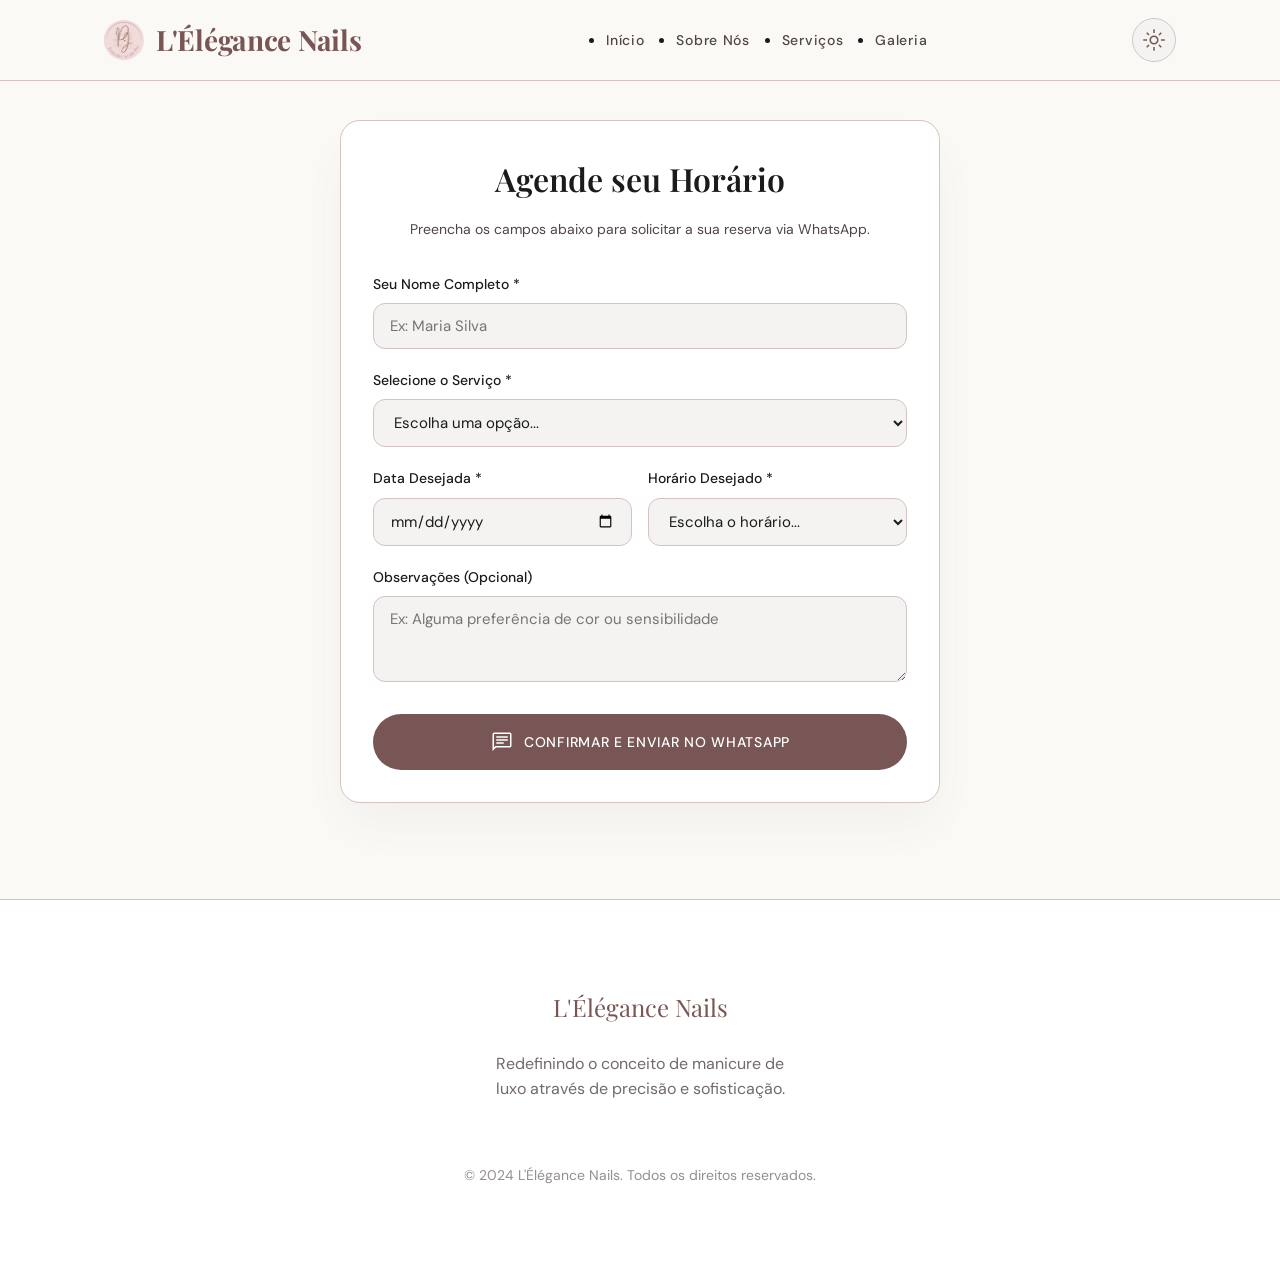
==== agendar.html @ 6719c439 "inicianto projeto" ====
<!DOCTYPE html>
<html lang="pt-BR" data-theme="light">
<head>
  <meta charset="utf-8" />
  <meta name="viewport" content="width=device-width, initial-scale=1.0" />
  <title>Agendamento | L'Élégance Nails</title>

  <link rel="preconnect" href="https://fonts.googleapis.com" />
  <link href="https://fonts.googleapis.com/css2?family=Playfair+Display:wght@400;500;600;700&family=DM+Sans:wght@400;500;700&display=swap" rel="stylesheet" />
  <link href="https://fonts.googleapis.com/css2?family=Material+Symbols+Outlined:wght,FILL@100..700,0..1&display=swap" rel="stylesheet" />

  <script src="tema.js"></script>

  <link rel="stylesheet" href="styles.css" />

  <style>
    /* Estilos específicos da página de agendamento */
    .secao-agendamento {
      padding-top: 120px;
      padding-bottom: 96px;
      min-height: calc(100vh - 80px);
    }

    .agendamento-card {
      max-width: 600px;
      margin: 0 auto;
      background: var(--color-surface-container-lowest);
      border: 1px solid var(--color-outline-variant);
      border-radius: 20px;
      padding: 32px;
      box-shadow: var(--sombra-ambiente);
    }

    .agendamento__titulo {
      text-align: center;
      margin-bottom: 8px;
    }

    .agendamento__subtitulo {
      text-align: center;
      color: var(--color-on-surface-variant);
      font-size: 14px;
      margin-bottom: 32px;
    }

    .form-grupo {
      display: flex;
      flex-direction: column;
      gap: 8px;
      margin-bottom: 20px;
    }

    .form-grupo label {
      font-size: 14px;
      font-weight: 500;
      color: var(--color-on-surface);
    }

    .form-grupo input,
    .form-grupo select,
    .form-grupo textarea {
      width: 100%;
      padding: 12px 16px;
      border-radius: 12px;
      border: 1px solid var(--color-outline-variant);
      background: var(--color-surface-container-low);
      color: var(--color-on-surface);
      font-family: inherit;
      font-size: 15px;
      outline: none;
      transition: border-color 0.3s ease;
    }

    .form-grupo input:focus,
    .form-grupo select:focus,
    .form-grupo textarea:focus {
      border-color: var(--color-primary);
    }

    .form-linha {
      display: grid;
      grid-template-columns: 1fr;
      gap: 16px;
    }

    @media (min-width: 600px) {
      .form-linha {
        grid-template-columns: 1fr 1fr;
      }
    }

    .btn-agendar {
      width: 100%;
      margin-top: 12px;
      display: inline-flex;
      align-items: center;
      justify-content: center;
      gap: 10px;
      padding: 16px;
    }
  </style>
</head>
<body>

  <header class="cabecalho">
    <nav class="cabecalho__nav" aria-label="Navegação principal">
      <div class="cabecalho__esquerda">
        <img src="./assets/logo.png" alt="Logo L'Élégance Nails" class="cabecalho__logo" />
        <span class="cabecalho__marca fonte-display">L'Élégance Nails</span>
      </div>

      <ul class="cabecalho__links" role="list">
        <li><a class="cabecalho__link" href="./index.html#inicio">Início</a></li>
        <li><a class="cabecalho__link" href="./index.html#sobre">Sobre Nós</a></li>
        <li><a class="cabecalho__link" href="./index.html#servicos">Serviços</a></li>
        <li><a class="cabecalho__link" href="./index.html#galeria">Galeria</a></li>
      </ul>

      <div class="cabecalho__acoes">
        <button class="botao-tema" type="button" data-tema-toggle aria-pressed="false" aria-label="Ativar tema escuro">
          <span class="material-symbols-outlined botao-tema__sol" aria-hidden="true">light_mode</span>
          <span class="material-symbols-outlined botao-tema__lua" aria-hidden="true">dark_mode</span>
        </button>
      </div>
    </nav>
  </header>

  <main id="conteudo-principal">
    <section class="secao-agendamento">
      <div class="container">
        <div class="agendamento-card">
          <h1 class="agendamento__titulo fonte-display secao__titulo">Agende seu Horário</h1>
          <p class="agendamento__subtitulo">Preencha os campos abaixo para solicitar a sua reserva via WhatsApp.</p>

          <form id="formAgendamento">
            <div class="form-grupo">
              <label for="nome">Seu Nome Completo *</label>
              <input type="text" id="nome" required placeholder="Ex: Maria Silva" />
            </div>

            <div class="form-grupo">
              <label for="servico">Selecione o Serviço *</label>
              <select id="servico" required>
                <option value="" disabled selected>Escolha uma opção...</option>
                <option value="Spa Manicure Signature">Spa Manicure Signature</option>
                <option value="Alongamento em Gel">Alongamento em Gel</option>
                <option value="Nail Art Minimalista">Nail Art Minimalista</option>
                <option value="Esmaltação em Gel">Esmaltação em Gel</option>
              </select>
            </div>

            <div class="form-linha">
              <div class="form-grupo">
                <label for="data">Data Desejada *</label>
                <input type="date" id="data" required />
              </div>

              <div class="form-grupo">
                <label for="horario">Horário Desejado *</label>
                <select id="horario" required>
                  <option value="" disabled selected>Escolha o horário...</option>
                  <option value="09:00">09:00</option>
                  <option value="10:30">10:30</option>
                  <option value="13:00">13:00</option>
                  <option value="14:30">14:30</option>
                  <option value="16:00">16:00</option>
                  <option value="17:30">17:30</option>
                </select>
              </div>
            </div>

            <div class="form-grupo">
              <label for="observacoes">Observações (Opcional)</label>
              <textarea id="observacoes" rows="3" placeholder="Ex: Alguma preferência de cor ou sensibilidade"></textarea>
            </div>

            <button type="submit" class="botao-primario btn-agendar">
              <span class="material-symbols-outlined" aria-hidden="true">chat</span>
              Confirmar e Enviar no WhatsApp
            </button>
          </form>
        </div>
      </div>
    </section>
  </main>

  <footer class="rodape">
    <div class="container rodape__conteudo">
      <div>
        <p class="rodape__marca fonte-display">L'Élégance Nails</p>
        <p class="rodape__descricao">Redefinindo o conceito de manicure de luxo através de precisão e sofisticação.</p>
      </div>
      <p class="rodape__copyright">© 2024 L'Élégance Nails. Todos os direitos reservados.</p>
    </div>
  </footer>

  <nav class="nav-inferior" aria-label="Navegação inferior mobile">
    <ul class="nav-inferior__lista" role="list" style="list-style:none;padding:0;margin:0;">
      <li><a class="nav-inferior__item" href="./index.html"><span class="material-symbols-outlined" aria-hidden="true">home</span>Home</a></li>
      <li><a class="nav-inferior__item" href="./index.html#servicos"><span class="material-symbols-outlined" aria-hidden="true">content_cut</span>Serviços</a></li>
      <li><a class="nav-inferior__item" href="./index.html#galeria"><span class="material-symbols-outlined" aria-hidden="true">auto_stories</span>Galeria</a></li>
      <li><a class="nav-inferior__item" href="./agendamento.html" aria-current="page"><span class="material-symbols-outlined" aria-hidden="true">calendar_month</span>Agendar</a></li>
    </ul>
  </nav>

  <script>
    document.getElementById('formAgendamento').addEventListener('submit', function (e) {
      e.preventDefault();

      // Número do WhatsApp (coloque o DDD + Número sem símbolos)
      const numeroWhatsapp = "5500000000000"; 

      const nome = document.getElementById('nome').value;
      const servico = document.getElementById('servico').value;
      const dataBruta = document.getElementById('data').value;
      const horario = document.getElementById('horario').value;
      const observacoes = document.getElementById('observacoes').value;

      // Formatar data para DD/MM/AAAA
      const partesData = dataBruta.split('-');
      const dataFormatada = `${partesData[2]}/${partesData[1]}/${partesData[0]}`;

      // Montar a mensagem do WhatsApp
      let mensagem = `Olá, gostaria de solicitar um agendamento!\n\n`;
      mensagem += `📌 *Nome:* ${nome}\n`;
      mensagem += `💅 *Serviço:* ${servico}\n`;
      mensagem += `📅 *Data:* ${dataFormatada}\n`;
      mensagem += `⏰ *Horário:* ${horario}\n`;
      if (observacoes.trim() !== '') {
        mensagem += `📝 *Observações:* ${observacoes}\n`;
      }
      mensagem += `\nAguardando confirmação! ✨`;

      // Redirecionar para o WhatsApp
      const url = `https://wa.me/${numeroWhatsapp}?text=${encodeURIComponent(mensagem)}`;
      window.open(url, '_blank');
    });
  </script>
</body>
</html>
---- styles.css ----
/* ==========================================================================
   L'Élégance Nails — styles.css
   Sistema de tema via CSS custom properties + data-theme no <html>
   ========================================================================== */

:root,
[data-theme="light"] {
  --color-primary: #785655;
  --color-on-primary: #ffffff;
  --color-primary-container: #f7cac9;
  --color-on-primary-container: #755353;
  --color-secondary: #7b5455;
  --color-secondary-container: #fdcbcb;
  --color-on-secondary-container: #795354;

  --color-background: #faf9f6;
  --color-on-background: #1a1c1a;
  --color-surface: #faf9f6;
  --color-on-surface: #1a1c1a;
  --color-surface-variant: #e3e2e0;
  --color-on-surface-variant: #504444;

  --color-surface-container-lowest: #ffffff;
  --color-surface-container-low: #f4f3f1;
  --color-surface-container: #efeeeb;
  --color-surface-container-high: #e9e8e5;
  --color-surface-container-highest: #e3e2e0;

  --color-outline: #827473;
  --color-outline-variant: #d4c3c2;

  --sombra-ambiente: 0 24px 48px -12px rgba(123, 84, 85, 0.08);
  --sombra-nav: 0 -4px 24px rgba(123, 84, 85, 0.06);
  color-scheme: light;
}

[data-theme="dark"] {
  --color-primary: #ffd0d9;
  --color-on-primary: #46282f;
  --color-primary-container: #e2b4bd;
  --color-on-primary-container: #67444c;
  --color-secondary: #f2b8b8;
  --color-secondary-container: #673e3e;
  --color-on-secondary-container: #e2abaa;

  --color-background: #131313;
  --color-on-background: #e5e2e1;
  --color-surface: #131313;
  --color-on-surface: #e5e2e1;
  --color-surface-variant: #353534;
  --color-on-surface-variant: #d3c2c5;

  --color-surface-container-lowest: #0e0e0e;
  --color-surface-container-low: #1c1b1b;
  --color-surface-container: #201f1f;
  --color-surface-container-high: #2a2a2a;
  --color-surface-container-highest: #353534;

  --color-outline: #9c8d8f;
  --color-outline-variant: #4f4446;

  --sombra-ambiente: 0 24px 48px -12px rgba(0, 0, 0, 0.55);
  --sombra-nav: 0 -4px 24px rgba(0, 0, 0, 0.5);
  color-scheme: dark;
}

/* Transição suave ao trocar de tema (ligada via JS por 500ms) */
.transicao-tema,
.transicao-tema * {
  transition: background-color 0.4s ease, color 0.4s ease, border-color 0.4s ease,
    box-shadow 0.4s ease !important;
}

/* ==========================================================================
   Reset & base
   ========================================================================== */
* {
  box-sizing: border-box;
}

html {
  scroll-behavior: smooth;
}

body {
  margin: 0;
  min-height: 100dvh;
  background: var(--color-background);
  color: var(--color-on-surface);
  font-family: "DM Sans", "Manrope", sans-serif;
  line-height: 1.6;
  -webkit-font-smoothing: antialiased;
}

img {
  max-width: 100%;
  display: block;
}

a {
  color: inherit;
  text-decoration: none;
}

button {
  font: inherit;
  cursor: pointer;
}

::-webkit-scrollbar {
  width: 6px;
}
::-webkit-scrollbar-track {
  background: var(--color-background);
}
::-webkit-scrollbar-thumb {
  background: var(--color-outline-variant);
  border-radius: 10px;
}

.material-symbols-outlined {
  font-variation-settings: "FILL" 0, "wght" 300, "GRAD" 0, "opsz" 24;
  vertical-align: middle;
}

.container {
  max-width: 1200px;
  margin-inline: auto;
  padding-inline: 20px;
}
@media (min-width: 768px) {
  .container {
    padding-inline: 64px;
  }
}

.fonte-display {
  font-family: "Playfair Display", serif;
}

/* ==========================================================================
   Cabeçalho / navegação
   ========================================================================== */
/* ==========================================================================
   Cabeçalho / navegação
   ========================================================================== */
.cabecalho {
  position: fixed;
  inset-inline: 0;
  top: 0;
  z-index: 50;
  background: color-mix(in srgb, var(--color-surface) 80%, transparent);
  backdrop-filter: blur(20px);
  -webkit-backdrop-filter: blur(20px);
  border-bottom: 1px solid var(--color-outline-variant);
}

.cabecalho__nav {
  display: flex;
  align-items: center;
  justify-content: space-between;
  height: 80px;
  max-width: 1200px;
  margin-inline: auto;
  padding-inline: 20px;
}
@media (min-width: 768px) {
  .cabecalho__nav {
    padding-inline: 64px;
  }
}

/* Agrupamento da Esquerda (Logo + Nome) */
.cabecalho__esquerda {
  display: flex;
  align-items: center;
  gap: 12px;
}

/* Estilização da Logo */
.cabecalho__logo {
  height: 40px; /* Ajuste a altura desejada da sua logo aqui */
  width: auto;
  object-fit: contain;
}

.cabecalho__marca {
  font-size: 22px;
  font-weight: 700;
  color: var(--color-primary);
  letter-spacing: -0.01em;
}
@media (min-width: 768px) {
  .cabecalho__marca {
    font-size: 28px;
  }
}

.cabecalho__links {
  display: none;
  align-items: center;
  gap: 32px;
}
@media (min-width: 768px) {
  .cabecalho__links {
    display: flex;
  }
}

.cabecalho__link {
  font-size: 14px;
  letter-spacing: 0.05em;
  font-weight: 500;
  color: var(--color-on-surface-variant);
  padding-bottom: 4px;
  border-bottom: 1px solid transparent;
  transition: color 0.3s ease, border-color 0.3s ease;
}
.cabecalho__link:hover,
.cabecalho__link[aria-current="page"] {
  color: var(--color-primary);
  border-color: var(--color-primary);
}

.cabecalho__acoes {
  display: flex;
  align-items: center;
  gap: 12px;
}

/* Botão de alternância de tema */
.botao-tema {
  position: relative;
  display: inline-flex;
  align-items: center;
  justify-content: center;
  width: 44px;
  height: 44px;
  border-radius: 999px;
  border: 1px solid var(--color-outline-variant);
  background: var(--color-surface-container-low);
  color: var(--color-primary);
  overflow: hidden;
  transition: background 0.3s ease, transform 0.2s ease, border-color 0.3s ease;
}
.botao-tema:hover {
  border-color: var(--color-primary);
}
.botao-tema:active {
  transform: scale(0.9);
}
.botao-tema .material-symbols-outlined {
  position: absolute;
  transition: transform 0.45s cubic-bezier(0.34, 1.56, 0.64, 1), opacity 0.3s ease;
}
.botao-tema__sol {
  opacity: 1;
  transform: rotate(0deg) scale(1);
}
.botao-tema__lua {
  opacity: 0;
  transform: rotate(-90deg) scale(0.4);
}
[data-theme="dark"] .botao-tema__sol {
  opacity: 0;
  transform: rotate(90deg) scale(0.4);
}
[data-theme="dark"] .botao-tema__lua {
  opacity: 1;
  transform: rotate(0deg) scale(1);
}

.botao-primario {
  background: var(--color-primary);
  color: var(--color-on-primary);
  border: none;
  padding: 10px 24px;
  border-radius: 999px;
  font-size: 14px;
  letter-spacing: 0.05em;
  font-weight: 500;
  text-transform: uppercase;
  transition: background 0.3s ease, transform 0.2s ease, box-shadow 0.3s ease;
}
.botao-primario:hover {
  box-shadow: 0 8px 20px -6px color-mix(in srgb, var(--color-primary) 60%, transparent);
}
.botao-primario:active {
  transform: scale(0.96);
}

.botao-secundario {
  background: transparent;
  border: 1px solid var(--color-outline);
  color: var(--color-primary);
  padding: 10px 24px;
  border-radius: 999px;
  font-size: 14px;
  letter-spacing: 0.05em;
  font-weight: 500;
  text-transform: uppercase;
  transition: background 0.3s ease, border-color 0.3s ease;
}
.botao-secundario:hover {
  background: color-mix(in srgb, var(--color-primary-container) 20%, transparent);
  border-color: var(--color-primary);
}

/* ==========================================================================
   Hero
   ========================================================================== */
.hero {
  position: relative;
  min-height: 795px;
  display: flex;
  align-items: center;
  padding-top: 80px;
  overflow: hidden;
}

.hero__midia {
  position: absolute;
  inset: 0;
  z-index: 0;
}
.hero__midia img {
  width: 100%;
  height: 100%;
  object-fit: cover;
  animation: zoom-suave 16s ease-in-out infinite alternate;
}
.hero__gradiente {
  position: absolute;
  inset: 0;
  background: linear-gradient(
    to right,
    color-mix(in srgb, var(--color-background) 92%, transparent) 0%,
    color-mix(in srgb, var(--color-background) 45%, transparent) 45%,
    transparent 100%
  );
}

.hero__conteudo {
  position: relative;
  z-index: 10;
  max-width: 640px;
}

.hero__selo {
  display: inline-block;
  padding: 6px 16px;
  margin-bottom: 24px;
  border-radius: 999px;
  background: var(--color-primary-container);
  color: var(--color-on-primary-container);
  font-size: 12px;
  letter-spacing: 0.2em;
  text-transform: uppercase;
  font-weight: 500;
}

.hero__titulo {
  font-size: 32px;
  line-height: 1.2;
  font-weight: 700;
  letter-spacing: -0.01em;
  margin: 0 0 24px;
  color: var(--color-on-surface);
}
@media (min-width: 768px) {
  .hero__titulo {
    font-size: 56px;
    line-height: 1.1;
  }
}

.hero__texto {
  font-size: 18px;
  color: var(--color-on-surface-variant);
  max-width: 480px;
  margin: 0 0 40px;
}

.hero__acoes {
  display: flex;
  flex-direction: column;
  gap: 16px;
}
@media (min-width: 480px) {
  .hero__acoes {
    flex-direction: row;
  }
}

.hero__acoes a {
  display: inline-flex;
  align-items: center;
  justify-content: center;
  gap: 8px;
  padding: 16px 32px;
}

/* ==========================================================================
   Seção "Sobre"
   ========================================================================== */
.secao {
  padding-block: 96px;
}

.secao__eyebrow {
  display: block;
  margin-bottom: 16px;
  color: var(--color-primary);
  font-size: 12px;
  letter-spacing: 0.3em;
  text-transform: uppercase;
  font-weight: 500;
}

.secao__titulo {
  font-size: 28px;
  font-weight: 600;
  margin: 0 0 32px;
  color: var(--color-on-surface);
}
@media (min-width: 768px) {
  .secao__titulo {
    font-size: 32px;
  }
}

.sobre__grade {
  display: grid;
  grid-template-columns: 1fr;
  gap: 64px;
  align-items: center;
}
@media (min-width: 1024px) {
  .sobre__grade {
    grid-template-columns: repeat(12, 1fr);
  }
  .sobre__imagens {
    grid-column: span 6;
  }
  .sobre__texto-coluna {
    grid-column: span 6;
  }
}

.sobre__imagens {
  position: relative;
  display: grid;
  grid-template-columns: 1fr 1fr;
  gap: 16px;
}
.sobre__imagens > div:first-child {
  padding-top: 48px;
}
.sobre__imagens img {
  width: 100%;
  height: 400px;
  object-fit: cover;
  border-radius: 12px;
  box-shadow: var(--sombra-ambiente);
  transition: transform 0.5s ease;
}
.sobre__imagens > div:last-child img {
  height: 450px;
}
.sobre__imagens img:hover {
  transform: translateY(-6px);
}
.sobre__circulo-decorativo {
  position: absolute;
  z-index: -1;
  bottom: -32px;
  left: -32px;
  width: 192px;
  height: 192px;
  border-radius: 999px;
  border: 1px solid color-mix(in srgb, var(--color-primary) 20%, transparent);
}

.sobre__paragrafo {
  color: var(--color-on-surface-variant);
  margin: 0 0 24px;
}

.destaque-bioseguranca {
  background: var(--color-surface-container);
  padding: 32px;
  border-radius: 12px;
  border-left: 4px solid var(--color-primary);
  margin-block: 24px;
}
.destaque-bioseguranca__cabecalho {
  display: flex;
  gap: 16px;
  align-items: center;
  margin-bottom: 8px;
}
.destaque-bioseguranca__cabecalho h3 {
  margin: 0;
  color: var(--color-on-surface);
  font-size: 16px;
}
.destaque-bioseguranca p {
  margin: 0;
  font-size: 14px;
  color: var(--color-on-surface-variant);
}

.estatisticas {
  display: grid;
  grid-template-columns: 1fr 1fr;
  gap: 32px;
  padding-top: 24px;
  border-top: 1px solid var(--color-outline-variant);
}
.estatisticas__numero {
  display: block;
  font-family: "Playfair Display", serif;
  font-size: 32px;
  color: var(--color-primary);
}
.estatisticas__rotulo {
  font-size: 12px;
  text-transform: uppercase;
  letter-spacing: 0.1em;
  color: var(--color-outline);
}

/* ==========================================================================
   Serviços — grade bento
   ========================================================================== */
.servicos__cabecalho {
  text-align: center;
  margin-bottom: 64px;
}

.servicos__grade {
  display: grid;
  grid-template-columns: 1fr;
  gap: 24px;
}
@media (min-width: 768px) {
  .servicos__grade {
    grid-template-columns: repeat(3, 1fr);
  }
  .servico-destaque {
    grid-column: span 2;
  }
}

.servico-destaque {
  position: relative;
  overflow: hidden;
  border-radius: 16px;
  aspect-ratio: 16 / 9;
}
.servico-destaque img {
  position: absolute;
  inset: 0;
  width: 100%;
  height: 100%;
  object-fit: cover;
  transition: transform 0.7s ease;
}
.servico-destaque:hover img {
  transform: scale(1.06);
}
.servico-destaque__gradiente {
  position: absolute;
  inset: 0;
  background: linear-gradient(
    to top,
    color-mix(in srgb, var(--color-surface-container-lowest) 90%, transparent) 0%,
    transparent 60%
  );
}
.servico-destaque__conteudo {
  position: absolute;
  left: 0;
  bottom: 0;
  padding: 32px;
}
.servico-destaque__conteudo h3 {
  font-size: 24px;
  margin: 0 0 8px;
  color: var(--color-on-surface);
}
.servico-destaque__conteudo p {
  color: var(--color-on-surface-variant);
  max-width: 420px;
  margin: 0 0 16px;
}
.servico-destaque__preco {
  color: var(--color-primary);
  font-size: 12px;
  letter-spacing: 0.1em;
  text-transform: uppercase;
  font-weight: 600;
}

.servico-card {
  background: var(--color-surface-container-lowest);
  padding: 32px;
  border-radius: 16px;
  border: 1px solid var(--color-outline-variant);
  display: flex;
  flex-direction: column;
  justify-content: space-between;
  transition: border-color 0.3s ease, transform 0.3s ease;
}
.servico-card:hover {
  border-color: var(--color-primary);
  transform: translateY(-4px);
}
.servico-card__icone {
  color: var(--color-primary);
  font-size: 36px;
  margin-bottom: 24px;
}
.servico-card h3 {
  font-size: 20px;
  margin: 0 0 16px;
  color: var(--color-on-surface);
}
.servico-card p {
  color: var(--color-on-surface-variant);
  margin: 0 0 24px;
}
.servico-card ul {
  list-style: none;
  margin: 0 0 32px;
  padding: 0;
  display: flex;
  flex-direction: column;
  gap: 12px;
}
.servico-card li {
  display: flex;
  align-items: center;
  gap: 12px;
  font-size: 14px;
}
.servico-card li .material-symbols-outlined {
  color: var(--color-primary);
  font-size: 16px;
}

.servico-simples {
  background: var(--color-surface-container-high);
  padding: 32px;
  border-radius: 16px;
  border: 1px solid var(--color-outline-variant);
  cursor: pointer;
  transition: background 0.3s ease, transform 0.3s ease;
}
.servico-simples:hover {
  background: color-mix(in srgb, var(--color-primary-container) 30%, var(--color-surface-container-high));
  transform: translateY(-4px);
}
.servico-simples h3 {
  margin: 0 0 8px;
  font-size: 20px;
  color: var(--color-on-surface);
  transition: color 0.3s ease;
}
.servico-simples:hover h3 {
  color: var(--color-primary);
}
.servico-simples p {
  margin: 0;
  font-size: 14px;
  color: var(--color-on-surface-variant);
}

.servico-cta {
  background: var(--color-primary);
  color: var(--color-on-primary);
  padding: 32px;
  border-radius: 16px;
  display: flex;
  flex-direction: column;
  align-items: center;
  justify-content: center;
  text-align: center;
}
.servico-cta h3 {
  margin: 0 0 16px;
}
.servico-cta p {
  margin: 0 0 24px;
  opacity: 0.85;
  font-size: 14px;
}
.servico-cta .material-symbols-outlined {
  font-size: 36px;
  animation: flutuar 2s ease-in-out infinite;
}

/* ==========================================================================
   Rodapé
   ========================================================================== */
.rodape {
  background: var(--color-surface-container-lowest);
  padding-block: 64px;
  border-top: 1px solid var(--color-outline-variant);
}
.rodape__conteudo {
  display: flex;
  flex-direction: column;
  align-items: center;
  gap: 32px;
  text-align: center;
}
.rodape__marca {
  font-size: 24px;
  color: var(--color-primary);
}
.rodape__descricao {
  margin-top: 16px;
  max-width: 320px;
  margin-inline: auto;
  color: var(--color-on-surface-variant);
  opacity: 0.8;
}
.rodape__links {
  display: flex;
  gap: 32px;
  flex-wrap: wrap;
  justify-content: center;
}
.rodape__links a {
  color: var(--color-on-surface-variant);
  opacity: 0.85;
  transition: color 0.3s ease, opacity 0.3s ease;
}
.rodape__links a:hover {
  color: var(--color-primary);
  opacity: 1;
}
.rodape__redes {
  display: flex;
  gap: 16px;
}
.rodape__redes a {
  width: 40px;
  height: 40px;
  display: inline-flex;
  align-items: center;
  justify-content: center;
  border-radius: 999px;
  border: 1px solid var(--color-outline-variant);
  color: var(--color-primary);
  transition: background 0.3s ease;
}
.rodape__redes a:hover {
  background: color-mix(in srgb, var(--color-primary-container) 25%, transparent);
}
.rodape__copyright {
  color: var(--color-on-surface-variant);
  opacity: 0.6;
  font-size: 14px;
}

/* ==========================================================================
   Navegação inferior (mobile)
   ========================================================================== */
.nav-inferior {
  position: fixed;
  inset-inline: 0;
  bottom: 0;
  z-index: 50;
  display: none;
  background: color-mix(in srgb, var(--color-surface) 90%, transparent);
  backdrop-filter: blur(16px);
  border-top: 1px solid var(--color-outline-variant);
  box-shadow: var(--sombra-nav);
}
@media (max-width: 767px) {
  .nav-inferior {
    display: block;
  }
}
.nav-inferior__lista {
  display: flex;
  justify-content: space-around;
  align-items: center;
  height: 64px;
}
.nav-inferior__item {
  display: flex;
  flex-direction: column;
  align-items: center;
  justify-content: center;
  gap: 2px;
  color: var(--color-on-surface-variant);
  font-size: 10px;
  transition: transform 0.2s ease, color 0.2s ease;
}
.nav-inferior__item:active {
  transform: scale(0.9);
}
.nav-inferior__item[aria-current="page"] {
  color: var(--color-primary);
  font-weight: 700;
}

/* ==========================================================================
   Animações
   ========================================================================== */
@keyframes zoom-suave {
  from {
    transform: scale(1);
  }
  to {
    transform: scale(1.08);
  }
}

@keyframes flutuar {
  0%,
  100% {
    transform: translateY(0);
  }
  50% {
    transform: translateY(-6px);
  }
}

@keyframes entrar-de-baixo {
  from {
    opacity: 0;
    transform: translateY(24px);
  }
  to {
    opacity: 1;
    transform: translateY(0);
  }
}

.hero__conteudo {
  animation: entrar-de-baixo 0.9s ease both;
}
.hero__selo {
  animation: entrar-de-baixo 0.7s ease both;
}
.hero__titulo {
  animation: entrar-de-baixo 0.9s 0.1s ease both;
}
.hero__texto {
  animation: entrar-de-baixo 0.9s 0.2s ease both;
}
.hero__acoes {
  animation: entrar-de-baixo 0.9s 0.3s ease both;
}

/* Revelação ao rolar a página (ativada via JS quando o elemento entra na tela) */
.revelar {
  opacity: 0;
  transform: translateY(32px);
  transition: opacity 0.8s ease, transform 0.8s ease;
}
.revelar.revelar--visivel {
  opacity: 1;
  transform: translateY(0);
}

/* Respeita usuários que preferem menos movimento */
@media (prefers-reduced-motion: reduce) {
  *,
  *::before,
  *::after {
    animation-duration: 0.001ms !important;
    animation-iteration-count: 1 !important;
    transition-duration: 0.001ms !important;
    scroll-behavior: auto !important;
  }
}
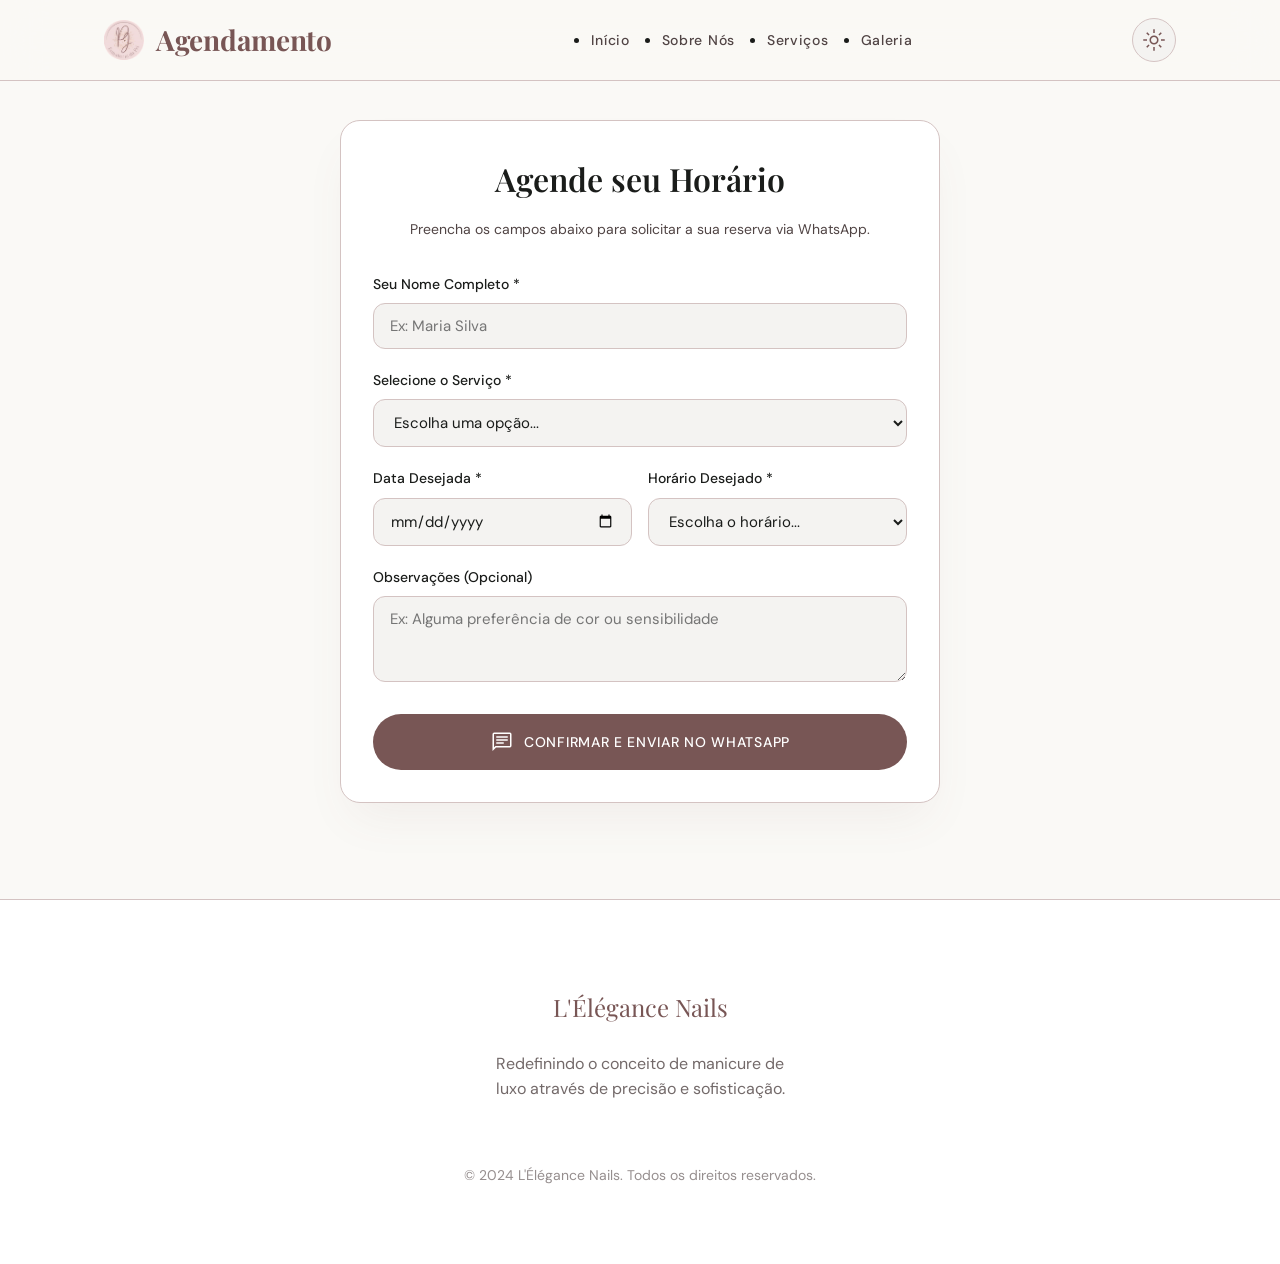
==== commit 84a279d7: "ajuste h1 do agendamento" ====
--- a/agendar.html
+++ b/agendar.html
@@ -106,7 +106,7 @@
     <nav class="cabecalho__nav" aria-label="Navegação principal">
       <div class="cabecalho__esquerda">
         <img src="./assets/logo.png" alt="Logo L'Élégance Nails" class="cabecalho__logo" />
-        <span class="cabecalho__marca fonte-display">L'Élégance Nails</span>
+        <span class="cabecalho__marca fonte-display">Agendamento</span>
       </div>
 
       <ul class="cabecalho__links" role="list">
@@ -197,9 +197,9 @@
   <nav class="nav-inferior" aria-label="Navegação inferior mobile">
     <ul class="nav-inferior__lista" role="list" style="list-style:none;padding:0;margin:0;">
       <li><a class="nav-inferior__item" href="./index.html"><span class="material-symbols-outlined" aria-hidden="true">home</span>Home</a></li>
-      <li><a class="nav-inferior__item" href="./index.html#servicos"><span class="material-symbols-outlined" aria-hidden="true">content_cut</span>Serviços</a></li>
-      <li><a class="nav-inferior__item" href="./index.html#galeria"><span class="material-symbols-outlined" aria-hidden="true">auto_stories</span>Galeria</a></li>
-      <li><a class="nav-inferior__item" href="./agendamento.html" aria-current="page"><span class="material-symbols-outlined" aria-hidden="true">calendar_month</span>Agendar</a></li>
+      <li><a class="nav-inferior__item" href="./servico.html"><span class="material-symbols-outlined" aria-hidden="true">content_cut</span>Serviços</a></li>
+      <li><a class="nav-inferior__item" href="./galeria.html"><span class="material-symbols-outlined" aria-hidden="true">auto_stories</span>Galeria</a></li>
+      <li><a class="nav-inferior__item" href="./agendar.html" aria-current="page"><span class="material-symbols-outlined" aria-hidden="true">calendar_month</span>Agendar</a></li>
     </ul>
   </nav>
 
@@ -207,8 +207,8 @@
     document.getElementById('formAgendamento').addEventListener('submit', function (e) {
       e.preventDefault();
 
-      // Número do WhatsApp (coloque o DDD + Número sem símbolos)
-      const numeroWhatsapp = "5500000000000"; 
+      // Número do WhatsApp configurado para (92) 99269-5771
+    const numeroWhatsapp = "5592992695771";
 
       const nome = document.getElementById('nome').value;
       const servico = document.getElementById('servico').value;
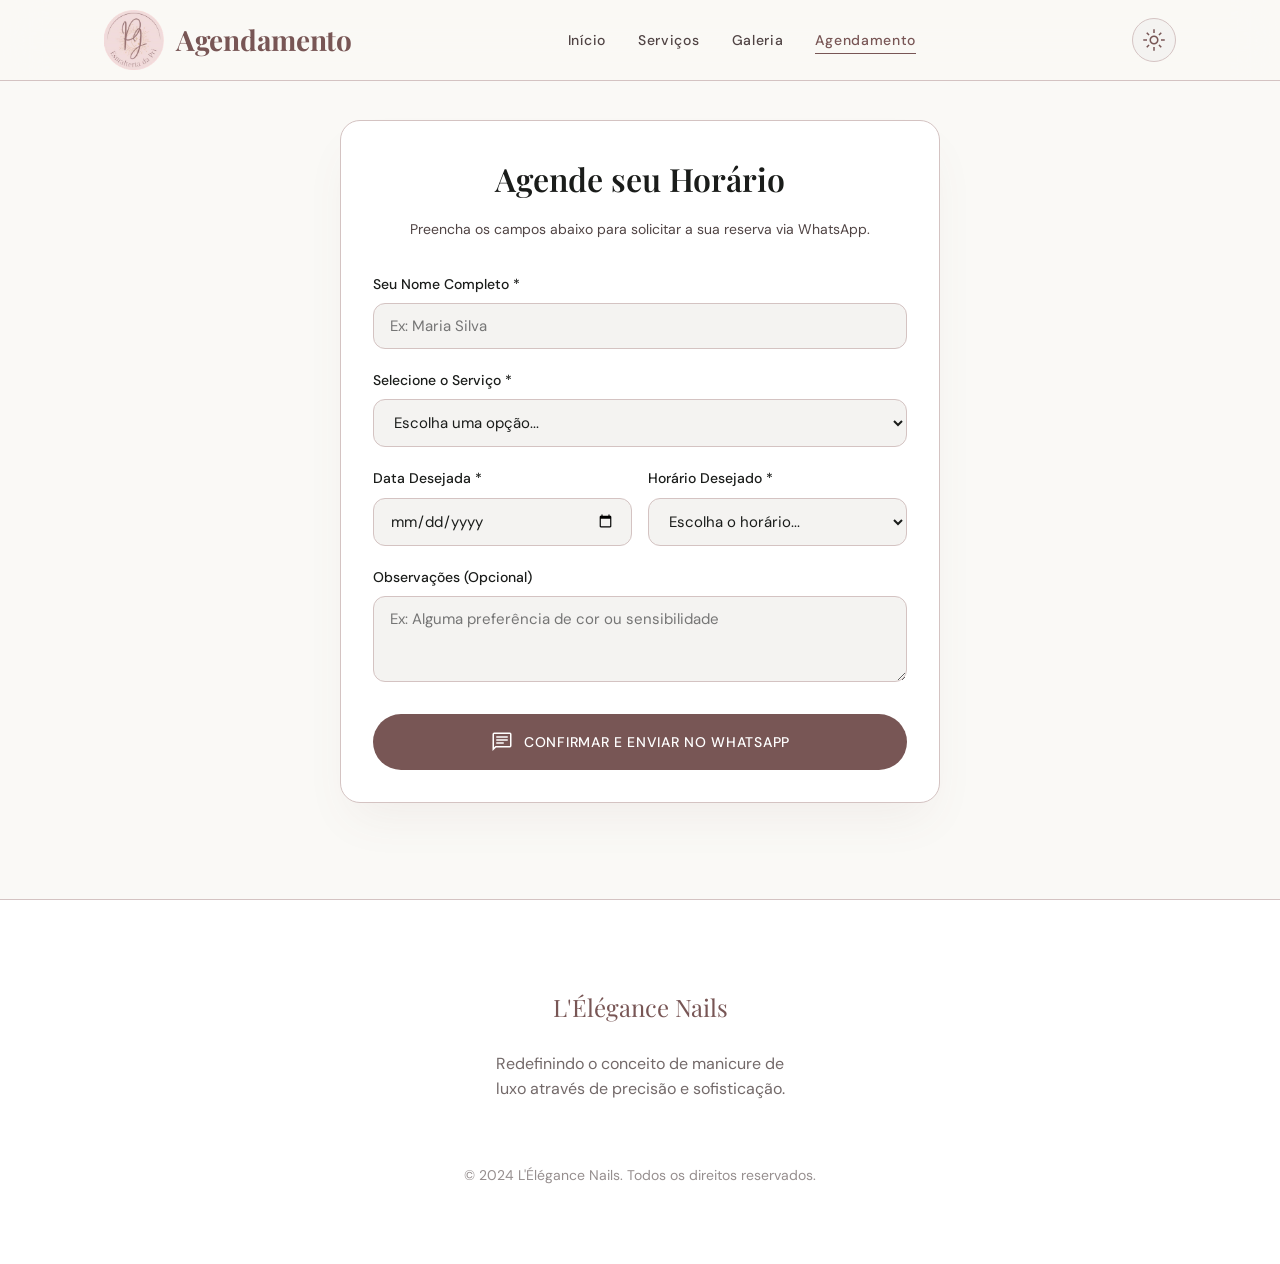
==== commit 35f0f82f: "ajuste basico" ====
--- a/agendar.html
+++ b/agendar.html
@@ -14,6 +14,12 @@
   <link rel="stylesheet" href="styles.css" />
 
   <style>
+    /* Estilização da Logo */
+.cabecalho__logo {
+  height: 60px; /* Ajuste a altura desejada da sua logo aqui */
+  width: auto;
+  object-fit: contain;
+}
     /* Estilos específicos da página de agendamento */
     .secao-agendamento {
       padding-top: 120px;
@@ -110,10 +116,10 @@
       </div>
 
       <ul class="cabecalho__links" role="list">
-        <li><a class="cabecalho__link" href="./index.html#inicio">Início</a></li>
-        <li><a class="cabecalho__link" href="./index.html#sobre">Sobre Nós</a></li>
-        <li><a class="cabecalho__link" href="./index.html#servicos">Serviços</a></li>
-        <li><a class="cabecalho__link" href="./index.html#galeria">Galeria</a></li>
+        <li><a class="cabecalho__link" href="./index.html">Início</a></li>
+        <li><a class="cabecalho__link" href="./servico.html">Serviços</a></li>
+        <li><a class="cabecalho__link" href="./galeria.html">Galeria</a></li>
+        <li><a class="cabecalho__link" href="./agendar.html" aria-current="page">Agendamento</a></li>
       </ul>
 
       <div class="cabecalho__acoes">
@@ -196,7 +202,7 @@
 
   <nav class="nav-inferior" aria-label="Navegação inferior mobile">
     <ul class="nav-inferior__lista" role="list" style="list-style:none;padding:0;margin:0;">
-      <li><a class="nav-inferior__item" href="./index.html"><span class="material-symbols-outlined" aria-hidden="true">home</span>Home</a></li>
+      <li><a class="nav-inferior__item" href="./index.html"><span class="material-symbols-outlined" aria-hidden="true">home</span>Início</a></li>
       <li><a class="nav-inferior__item" href="./servico.html"><span class="material-symbols-outlined" aria-hidden="true">content_cut</span>Serviços</a></li>
       <li><a class="nav-inferior__item" href="./galeria.html"><span class="material-symbols-outlined" aria-hidden="true">auto_stories</span>Galeria</a></li>
       <li><a class="nav-inferior__item" href="./agendar.html" aria-current="page"><span class="material-symbols-outlined" aria-hidden="true">calendar_month</span>Agendar</a></li>
--- a/styles.css
+++ b/styles.css
@@ -179,7 +179,7 @@
 
 /* Estilização da Logo */
 .cabecalho__logo {
-  height: 40px; /* Ajuste a altura desejada da sua logo aqui */
+  height: 60px; /* Ajuste a altura desejada da sua logo aqui */
   width: auto;
   object-fit: contain;
 }
@@ -202,9 +202,14 @@
   gap: 32px;
 }
 @media (min-width: 768px) {
+  
   .cabecalho__links {
-    display: flex;
-  }
+ display: flex;
+  /* Adicione estas 3 linhas abaixo para sumir com os pontos e alinhar perfeitamente: */
+  list-style: none;
+  margin: 0;
+  padding: 0;
+}
 }
 
 .cabecalho__link {
